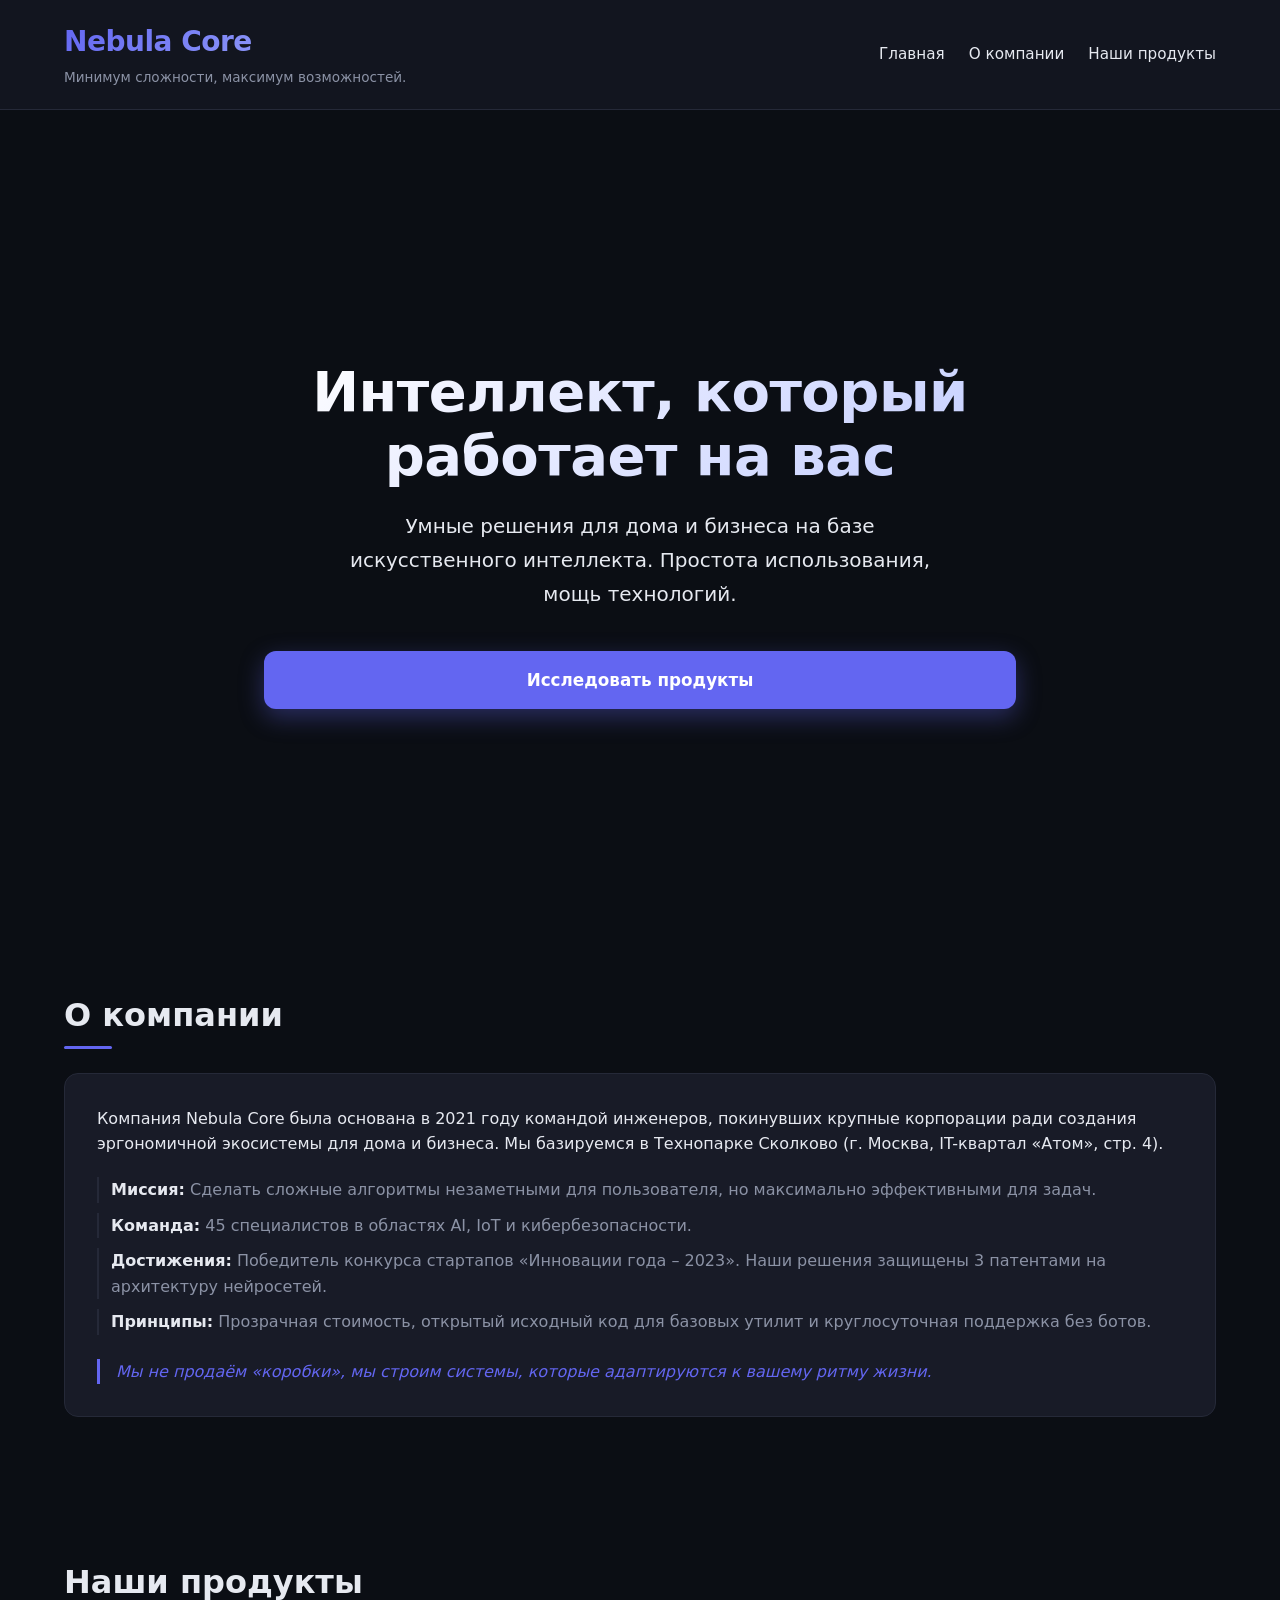
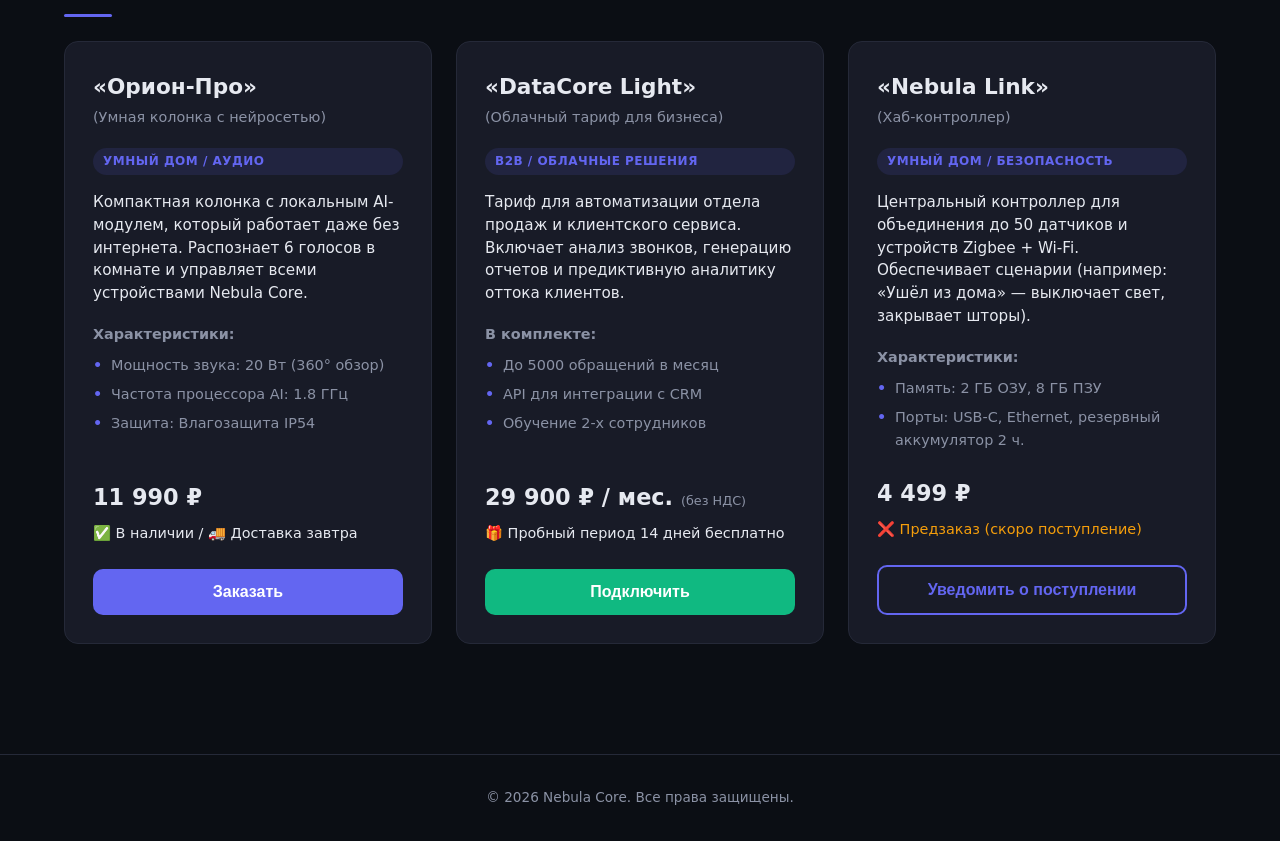
==== index.html @ a15b24ac "Add files via upload" ====
<!DOCTYPE html>
<html lang="ru">

<head>
    <meta charset="utf-8">
    <meta name="viewport" content="width=device-width, initial-scale=1.0">
    <title>Nebula Core — Технологии, которые работают на вас</title>
    <meta name="description"
        content="Эргономичная экосистема для дома и бизнеса. AI, IoT и кибербезопасность от Nebula Core.">
    <link rel="stylesheet" href="style.css">
</head>

<body>
    <header class="header">
        <div class="container header__inner">
            <div class="header__brand">
                <h1 class="header__logo">Nebula Core</h1>
                <p class="header__tagline">Минимум сложности, максимум возможностей.</p>
            </div>
            <nav class="header__nav">
                <ul class="nav__list">
                    <li class="nav__item"><a href="#" class="nav__link">Главная</a></li>
                    <li class="nav__item"><a href="#about" class="nav__link">О компании</a></li>
                    <li class="nav__item"><a href="#products" class="nav__link">Наши продукты</a></li>
                </ul>
            </nav>
        </div>
    </header>

    <main class="main">
        <section class="hero">
            <div class="container hero__content">
                <h1 class="hero__title">Интеллект, который работает на вас</h1>
                <p class="hero__subtitle">Умные решения для дома и бизнеса на базе искусственного интеллекта. Простота
                    использования, мощь технологий.</p>
                <a href="#products" class="btn btn--hero">Исследовать продукты</a>
            </div>
        </section>
        <section id="about" class="section about">
            <div class="container">
                <h2 class="section__title">О компании</h2>
                <div class="about__content">
                    <p class="about__text">Компания Nebula Core была основана в 2021 году командой инженеров, покинувших
                        крупные корпорации ради создания эргономичной экосистемы для дома и бизнеса. Мы базируемся в
                        Технопарке Сколково (г. Москва, IT-квартал «Атом», стр. 4).</p>
                    <div class="about__details">
                        <p><strong>Миссия:</strong> Сделать сложные алгоритмы незаметными для пользователя, но
                            максимально эффективными для задач.</p>
                        <p><strong>Команда:</strong> 45 специалистов в областях AI, IoT и кибербезопасности.</p>
                        <p><strong>Достижения:</strong> Победитель конкурса стартапов «Инновации года – 2023». Наши
                            решения защищены 3 патентами на архитектуру нейросетей.</p>
                        <p><strong>Принципы:</strong> Прозрачная стоимость, открытый исходный код для базовых утилит и
                            круглосуточная поддержка без ботов.</p>
                    </div>
                    <p class="about__slogan">Мы не продаём «коробки», мы строим системы, которые адаптируются к вашему
                        ритму жизни.</p>
                </div>
            </div>
        </section>

        <section id="products" class="section products">
            <div class="container">
                <h2 class="section__title">Наши продукты</h2>
                <div class="products__grid">
                    <article class="product-card">
                        <div class="product-card__header">
                            <h3 class="product-card__title">«Орион-Про»</h3>
                            <span class="product-card__subtitle">(Умная колонка с нейросетью)</span>
                        </div>
                        <span class="product-card__category">Умный дом / Аудио</span>
                        <p class="product-card__desc">Компактная колонка с локальным AI-модулем, который работает даже
                            без интернета. Распознает 6 голосов в комнате и управляет всеми устройствами Nebula Core.
                        </p>
                        <h4 class="product-card__subheader">Характеристики:</h4>
                        <ul class="product-card__list">
                            <li>Мощность звука: 20 Вт (360° обзор)</li>
                            <li>Частота процессора AI: 1.8 ГГц</li>
                            <li>Защита: Влагозащита IP54</li>
                        </ul>
                        <p class="product-card__price">11 990 ₽</p>
                        <p class="product-card__status">✅ В наличии / 🚚 Доставка завтра</p>
                        <button class="btn btn--primary product-action-btn" data-action="order"
                            data-product="«Орион-Про»">Заказать</button>
                    </article>

                    <article class="product-card">
                        <div class="product-card__header">
                            <h3 class="product-card__title">«DataCore Light»</h3>
                            <span class="product-card__subtitle">(Облачный тариф для бизнеса)</span>
                        </div>
                        <span class="product-card__category">B2B / Облачные решения</span>
                        <p class="product-card__desc">Тариф для автоматизации отдела продаж и клиентского сервиса.
                            Включает анализ звонков, генерацию отчетов и предиктивную аналитику оттока клиентов.</p>
                        <h4 class="product-card__subheader">В комплекте:</h4>
                        <ul class="product-card__list">
                            <li>До 5000 обращений в месяц</li>
                            <li>API для интеграции с CRM</li>
                            <li>Обучение 2-х сотрудников</li>
                        </ul>
                        <p class="product-card__price">29 900 ₽ / мес. <span class="price-note">(без НДС)</span></p>
                        <p class="product-card__status">🎁 Пробный период 14 дней бесплатно</p>
                        <button class="btn btn--accent product-action-btn" data-action="connect"
                            data-product="«DataCore Light»">Подключить</button>
                    </article>

                    <article class="product-card">
                        <div class="product-card__header">
                            <h3 class="product-card__title">«Nebula Link»</h3>
                            <span class="product-card__subtitle">(Хаб-контроллер)</span>
                        </div>
                        <span class="product-card__category">Умный дом / Безопасность</span>
                        <p class="product-card__desc">Центральный контроллер для объединения до 50 датчиков и устройств
                            Zigbee + Wi-Fi. Обеспечивает сценарии (например: «Ушёл из дома» — выключает свет, закрывает
                            шторы).</p>
                        <h4 class="product-card__subheader">Характеристики:</h4>
                        <ul class="product-card__list">
                            <li>Память: 2 ГБ ОЗУ, 8 ГБ ПЗУ</li>
                            <li>Порты: USB-C, Ethernet, резервный аккумулятор 2 ч.</li>
                        </ul>
                        <p class="product-card__price">4 499 ₽</p>
                        <p class="product-card__status status--preorder">❌ Предзаказ (скоро поступление)</p>
                        <button class="btn btn--outline product-action-btn" data-action="notify"
                            data-product="«Nebula Link»">Уведомить о поступлении</button>
                    </article>
                </div>
            </div>
        </section>
    </main>

    <footer class="footer">
        <div class="container">
            <p>© 2026 Nebula Core. Все права защищены.</p>
        </div>
    </footer>

    <div id="toast" class="toast" role="alert" aria-live="polite">
        <span class="toast__icon">✅</span>
        <span class="toast__message" id="toast-message"></span>
        <button class="toast__close" aria-label="Закрыть">&times;</button>
    </div>

    <script src="script.js" defer></script>
</body>

</html>
---- style.css ----
* {
    box-sizing: border-box;
    margin: 0;
    padding: 0;
}

html {
    scroll-behavior: smooth;
    scroll-padding-top: 90px;
}

body {
    font-family: system-ui, -apple-system, "Segoe UI", Roboto, sans-serif;
    background: #0b0e14;
    color: #e6e9f0;
    line-height: 1.6;
    -webkit-font-smoothing: antialiased;
}

.container {
    max-width: 1200px;
    margin: 0 auto;
    padding: 0 24px;
}

.header {
    background: #12151f;
    border-bottom: 1px solid #252938;
    padding: 20px 0;
    position: sticky;
    top: 0;
    z-index: 10;
}

.header__inner {
    display: flex;
    justify-content: space-between;
    align-items: center;
    flex-wrap: wrap;
    gap: 20px;
}

.header__logo {
    font-size: 1.75rem;
    font-weight: 800;
    background: linear-gradient(135deg, #6366f1, #a5b4fc);
    -webkit-background-clip: text;
    background-clip: text;
    color: transparent;
    letter-spacing: -0.5px;
}

.header__tagline {
    font-size: 0.85rem;
    color: #8b92a5;
    margin-top: 2px;
}

.nav__list {
    display: flex;
    list-style: none;
    gap: 24px;
}

.nav__link {
    color: #e6e9f0;
    text-decoration: none;
    font-weight: 500;
    font-size: 0.95rem;
    padding: 6px 0;
    position: relative;
    transition: all 0.25s cubic-bezier(0.4, 0, 0.2, 1);
}

.nav__link:hover {
    color: #6366f1;
}

.nav__link::after {
    content: '';
    position: absolute;
    bottom: 0;
    left: 0;
    width: 0;
    height: 2px;
    background: #6366f1;
    transition: all 0.25s cubic-bezier(0.4, 0, 0.2, 1);
}

.nav__link:hover::after {
    width: 100%;
}

.section {
    padding: 70px 0;
}

.section__title {
    font-size: 2rem;
    margin-bottom: 32px;
    position: relative;
    display: inline-block;
}

.section__title::after {
    content: '';
    position: absolute;
    bottom: -8px;
    left: 0;
    width: 48px;
    height: 3px;
    background: #6366f1;
    border-radius: 2px;
}

.about__content {
    background: #181b27;
    border: 1px solid #252938;
    border-radius: 14px;
    padding: 32px;
}

.about__text {
    margin-bottom: 20px;
}

.about__details p {
    margin-bottom: 10px;
    color: #8b92a5;
    padding-left: 12px;
    border-left: 2px solid #252938;
}

.about__details strong {
    color: #e6e9f0;
    font-weight: 600;
}

.about__slogan {
    margin-top: 24px;
    font-style: italic;
    color: #6366f1;
    border-left: 3px solid #6366f1;
    padding-left: 16px;
    font-weight: 500;
}

.products__grid {
    display: grid;
    grid-template-columns: repeat(auto-fit, minmax(320px, 1fr));
    gap: 24px;
}

.product-card {
    background: #181b27;
    border: 1px solid #252938;
    border-radius: 14px;
    padding: 28px;
    transition: all 0.25s cubic-bezier(0.4, 0, 0.2, 1);
    display: flex;
    flex-direction: column;
}

.product-card:hover {
    transform: translateY(-6px);
    box-shadow: 0 12px 32px rgba(99, 102, 241, 0.15);
    border-color: #6366f1;
}

.product-card__header {
    margin-bottom: 6px;
}

.product-card__title {
    font-size: 1.35rem;
    font-weight: 700;
}

.product-card__subtitle {
    font-size: 0.9rem;
    color: #8b92a5;
}

.product-card__category {
    display: inline-block;
    background: rgba(99, 102, 241, 0.12);
    color: #6366f1;
    padding: 4px 10px;
    border-radius: 20px;
    font-size: 0.75rem;
    font-weight: 600;
    margin: 12px 0 16px;
    text-transform: uppercase;
    letter-spacing: 0.5px;
}

.product-card__desc {
    margin-bottom: 18px;
    font-size: 0.95rem;
    line-height: 1.5;
}

.product-card__subheader {
    font-size: 0.9rem;
    margin-bottom: 8px;
    color: #8b92a5;
    font-weight: 600;
}

.product-card__list {
    list-style: none;
    margin-bottom: 18px;
    flex-grow: 1;
}

.product-card__list li {
    padding-left: 18px;
    position: relative;
    margin-bottom: 6px;
    font-size: 0.9rem;
    color: #8b92a5;
}

.product-card__list li::before {
    content: '•';
    position: absolute;
    left: 0;
    color: #6366f1;
    font-weight: bold;
}

.product-card__price {
    font-size: 1.4rem;
    font-weight: 700;
    margin-bottom: 6px;
    color: #e6e9f0;
}

.price-note {
    font-size: 0.8rem;
    color: #8b92a5;
    font-weight: 400;
}

.product-card__status {
    font-size: 0.9rem;
    margin-bottom: 24px;
    font-weight: 500;
}

.status--preorder {
    color: #f59e0b;
}

.btn {
    display: inline-flex;
    justify-content: center;
    align-items: center;
    width: 100%;
    padding: 14px 20px;
    border: none;
    border-radius: 10px;
    font-size: 1rem;
    font-weight: 600;
    cursor: pointer;
    transition: background 0.25s ease, transform 0.2s ease, color 0.2s ease;
    position: relative;
    overflow: hidden;
}

.btn--primary {
    background: #6366f1;
    color: #fff;
}

.btn--primary:hover {
    background: #4f46e5;
    transform: translateY(-1px);
}

.btn--accent {
    background: #10b981;
    color: #fff;
}

.btn--accent:hover {
    background: #059669;
    transform: translateY(-1px);
}

.btn--outline {
    background: transparent;
    border: 2px solid #6366f1;
    color: #6366f1;
}

.btn--outline:hover {
    background: rgba(99, 102, 241, 0.1);
}

.btn.loading {
    pointer-events: none;
    color: transparent !important;
    opacity: 0.85;
}

.btn.loading::after {
    content: '';
    position: absolute;
    left: 50%;
    top: 50%;
    transform: translate(-50%, -50%);
    width: 18px;
    height: 18px;
    border: 2px solid rgba(255, 255, 255, 0.3);
    border-top-color: #fff;
    border-radius: 50%;
    animation: btn-spin 0.7s linear infinite;
}

.btn.success {
    background: #10b981 !important;
    border-color: #10b981 !important;
    color: #fff !important;
}

@keyframes btn-spin {
    to {
        transform: translate(-50%, -50%) rotate(360deg);
    }
}

.toast {
    position: fixed;
    top: 24px;
    left: 50%;
    transform: translateX(-50%) translateY(-20px);
    background: #181b27;
    border: 1px solid #10b981;
    border-radius: 12px;
    padding: 14px 20px;
    display: flex;
    align-items: center;
    gap: 12px;
    box-shadow: 0 0 0 3px rgba(16, 185, 129, 0.15), 0 8px 24px rgba(0, 0, 0, 0.4);
    z-index: 200;
    opacity: 0;
    visibility: hidden;
    transition: all 0.3s cubic-bezier(0.4, 0, 0.2, 1);
    max-width: 90%;
    width: 380px;
    backdrop-filter: blur(8px);
}

.toast.active {
    opacity: 1;
    visibility: visible;
    transform: translateX(-50%) translateY(0);
}

.toast__icon {
    font-size: 1.1rem;
}

.toast__message {
    font-size: 0.9rem;
    color: #e6e9f0;
    flex: 1;
    line-height: 1.4;
}

.toast__close {
    background: transparent;
    border: none;
    color: #8b92a5;
    cursor: pointer;
    font-size: 1.3rem;
    padding: 0;
    line-height: 1;
    transition: all 0.25s cubic-bezier(0.4, 0, 0.2, 1);
    margin-left: 8px;
}

.toast__close:hover {
    color: #e6e9f0;
}

.footer {
    text-align: center;
    padding: 32px 0;
    border-top: 1px solid #252938;
    color: #8b92a5;
    font-size: 0.85rem;
    margin-top: 40px;
}

@media (max-width: 768px) {
    .header__inner {
        flex-direction: column;
        align-items: flex-start;
    }

    .nav__list {
        gap: 16px;
        flex-wrap: wrap;
    }

    .section {
        padding: 50px 0;
    }

    .section__title {
        font-size: 1.6rem;
    }

    .products__grid {
        grid-template-columns: 1fr;
    }

    .about__content {
        padding: 24px;
    }
}

@media (max-width: 480px) {
    .toast {
        width: calc(100% - 32px);
        top: 16px;
    }
}

.hero {
    position: relative;
    min-height: 90vh;
    display: flex;
    align-items: center;
    justify-content: center;
    background: url('./assets/image.jpeg') center/cover no-repeat;
    overflow: hidden;
    padding: 120px 0 80px;
}

.hero__content {
    position: relative;
    z-index: 2;
    text-align: center;
    max-width: 800px;
    animation: fadeInUp 0.8s ease-out;
}

.hero__title {
    font-size: clamp(2.2rem, 5vw, 3.5rem);
    font-weight: 800;
    line-height: 1.15;
    margin-bottom: 20px;
    background: linear-gradient(135deg, #fff 0%, #c2ccff 100%);
    -webkit-background-clip: text;
    background-clip: text;
    color: transparent;
    letter-spacing: -0.5px;
}

.hero__subtitle {
    font-size: clamp(1rem, 2vw, 1.25rem);
    color: #e6e9f0;
    line-height: 1.7;
    margin-bottom: 40px;
    max-width: 640px;
    margin-left: auto;
    margin-right: auto;
}

.btn--hero {
    display: inline-flex;
    padding: 16px 40px;
    background: #6366f1;
    color: #fff;
    border-radius: 12px;
    font-size: 1.05rem;
    font-weight: 600;
    text-decoration: none;
    transition: all 0.25s cubic-bezier(0.4, 0, 0.2, 1);
    border: none;
    cursor: pointer;
    box-shadow: 0 8px 24px rgba(99, 102, 241, 0.35);
}

.btn--hero:hover {
    background: #4f46e5;
    transform: translateY(-3px);
    box-shadow: 0 12px 32px rgba(99, 102, 241, 0.45);
}

@keyframes fadeInUp {
    from {
        opacity: 0;
        transform: translateY(30px);
    }

    to {
        opacity: 1;
        transform: translateY(0);
    }
}

@media (max-width: 768px) {
    .hero {
        min-height: 80vh;
        padding: 100px 0 60px;
    }

    .hero__title {
        font-size: 2rem;
    }

    .hero__subtitle {
        font-size: 1rem;
        padding: 0 16px;
    }

    .btn--hero {
        padding: 14px 32px;
        font-size: 1rem;
    }
}
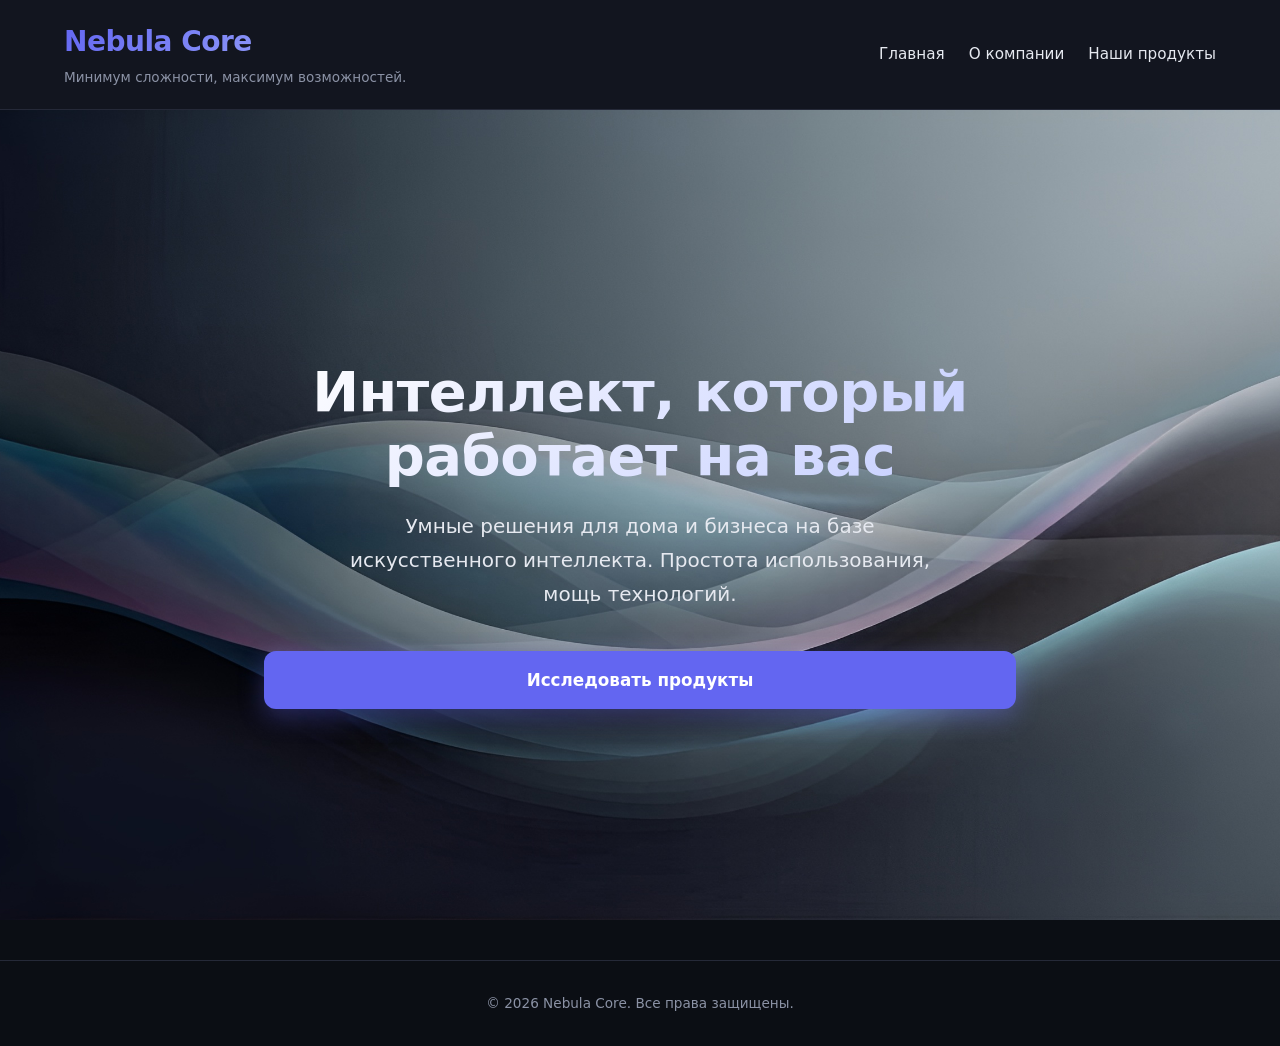
==== commit 29ff2ca9: "Add files via upload" ====
--- a/index.html
+++ b/index.html
@@ -19,9 +19,9 @@
             </div>
             <nav class="header__nav">
                 <ul class="nav__list">
-                    <li class="nav__item"><a href="#" class="nav__link">Главная</a></li>
-                    <li class="nav__item"><a href="#about" class="nav__link">О компании</a></li>
-                    <li class="nav__item"><a href="#products" class="nav__link">Наши продукты</a></li>
+                    <li class="nav__item"><a href="./index.html" class="nav__link">Главная</a></li>
+                    <li class="nav__item"><a href="./about.html" class="nav__link">О компании</a></li>
+                    <li class="nav__item"><a href="./products.html" class="nav__link">Наши продукты</a></li>
                 </ul>
             </nav>
         </div>
@@ -33,96 +33,7 @@
                 <h1 class="hero__title">Интеллект, который работает на вас</h1>
                 <p class="hero__subtitle">Умные решения для дома и бизнеса на базе искусственного интеллекта. Простота
                     использования, мощь технологий.</p>
-                <a href="#products" class="btn btn--hero">Исследовать продукты</a>
-            </div>
-        </section>
-        <section id="about" class="section about">
-            <div class="container">
-                <h2 class="section__title">О компании</h2>
-                <div class="about__content">
-                    <p class="about__text">Компания Nebula Core была основана в 2021 году командой инженеров, покинувших
-                        крупные корпорации ради создания эргономичной экосистемы для дома и бизнеса. Мы базируемся в
-                        Технопарке Сколково (г. Москва, IT-квартал «Атом», стр. 4).</p>
-                    <div class="about__details">
-                        <p><strong>Миссия:</strong> Сделать сложные алгоритмы незаметными для пользователя, но
-                            максимально эффективными для задач.</p>
-                        <p><strong>Команда:</strong> 45 специалистов в областях AI, IoT и кибербезопасности.</p>
-                        <p><strong>Достижения:</strong> Победитель конкурса стартапов «Инновации года – 2023». Наши
-                            решения защищены 3 патентами на архитектуру нейросетей.</p>
-                        <p><strong>Принципы:</strong> Прозрачная стоимость, открытый исходный код для базовых утилит и
-                            круглосуточная поддержка без ботов.</p>
-                    </div>
-                    <p class="about__slogan">Мы не продаём «коробки», мы строим системы, которые адаптируются к вашему
-                        ритму жизни.</p>
-                </div>
-            </div>
-        </section>
-
-        <section id="products" class="section products">
-            <div class="container">
-                <h2 class="section__title">Наши продукты</h2>
-                <div class="products__grid">
-                    <article class="product-card">
-                        <div class="product-card__header">
-                            <h3 class="product-card__title">«Орион-Про»</h3>
-                            <span class="product-card__subtitle">(Умная колонка с нейросетью)</span>
-                        </div>
-                        <span class="product-card__category">Умный дом / Аудио</span>
-                        <p class="product-card__desc">Компактная колонка с локальным AI-модулем, который работает даже
-                            без интернета. Распознает 6 голосов в комнате и управляет всеми устройствами Nebula Core.
-                        </p>
-                        <h4 class="product-card__subheader">Характеристики:</h4>
-                        <ul class="product-card__list">
-                            <li>Мощность звука: 20 Вт (360° обзор)</li>
-                            <li>Частота процессора AI: 1.8 ГГц</li>
-                            <li>Защита: Влагозащита IP54</li>
-                        </ul>
-                        <p class="product-card__price">11 990 ₽</p>
-                        <p class="product-card__status">✅ В наличии / 🚚 Доставка завтра</p>
-                        <button class="btn btn--primary product-action-btn" data-action="order"
-                            data-product="«Орион-Про»">Заказать</button>
-                    </article>
-
-                    <article class="product-card">
-                        <div class="product-card__header">
-                            <h3 class="product-card__title">«DataCore Light»</h3>
-                            <span class="product-card__subtitle">(Облачный тариф для бизнеса)</span>
-                        </div>
-                        <span class="product-card__category">B2B / Облачные решения</span>
-                        <p class="product-card__desc">Тариф для автоматизации отдела продаж и клиентского сервиса.
-                            Включает анализ звонков, генерацию отчетов и предиктивную аналитику оттока клиентов.</p>
-                        <h4 class="product-card__subheader">В комплекте:</h4>
-                        <ul class="product-card__list">
-                            <li>До 5000 обращений в месяц</li>
-                            <li>API для интеграции с CRM</li>
-                            <li>Обучение 2-х сотрудников</li>
-                        </ul>
-                        <p class="product-card__price">29 900 ₽ / мес. <span class="price-note">(без НДС)</span></p>
-                        <p class="product-card__status">🎁 Пробный период 14 дней бесплатно</p>
-                        <button class="btn btn--accent product-action-btn" data-action="connect"
-                            data-product="«DataCore Light»">Подключить</button>
-                    </article>
-
-                    <article class="product-card">
-                        <div class="product-card__header">
-                            <h3 class="product-card__title">«Nebula Link»</h3>
-                            <span class="product-card__subtitle">(Хаб-контроллер)</span>
-                        </div>
-                        <span class="product-card__category">Умный дом / Безопасность</span>
-                        <p class="product-card__desc">Центральный контроллер для объединения до 50 датчиков и устройств
-                            Zigbee + Wi-Fi. Обеспечивает сценарии (например: «Ушёл из дома» — выключает свет, закрывает
-                            шторы).</p>
-                        <h4 class="product-card__subheader">Характеристики:</h4>
-                        <ul class="product-card__list">
-                            <li>Память: 2 ГБ ОЗУ, 8 ГБ ПЗУ</li>
-                            <li>Порты: USB-C, Ethernet, резервный аккумулятор 2 ч.</li>
-                        </ul>
-                        <p class="product-card__price">4 499 ₽</p>
-                        <p class="product-card__status status--preorder">❌ Предзаказ (скоро поступление)</p>
-                        <button class="btn btn--outline product-action-btn" data-action="notify"
-                            data-product="«Nebula Link»">Уведомить о поступлении</button>
-                    </article>
-                </div>
+                <a href="./products.html" class="btn btn--hero">Исследовать продукты</a>
             </div>
         </section>
     </main>
@@ -132,14 +43,6 @@
             <p>© 2026 Nebula Core. Все права защищены.</p>
         </div>
     </footer>
-
-    <div id="toast" class="toast" role="alert" aria-live="polite">
-        <span class="toast__icon">✅</span>
-        <span class="toast__message" id="toast-message"></span>
-        <button class="toast__close" aria-label="Закрыть">&times;</button>
-    </div>
-
-    <script src="script.js" defer></script>
 </body>
 
 </html>
--- a/style.css
+++ b/style.css
@@ -143,6 +143,26 @@
     border-left: 3px solid #6366f1;
     padding-left: 16px;
     font-weight: 500;
+}
+
+.contact__content {
+    background: #181b27;
+    border: 1px solid #252938;
+    border-radius: 14px;
+    padding: 32px;
+}
+
+.contact__text {
+    font-size: 18px;
+}
+
+.contact__text > a {
+    text-decoration: none;
+    color: #6366f1;
+}
+
+.contact__text > a:hover {
+    text-decoration: underline; 
 }
 
 .products__grid {
